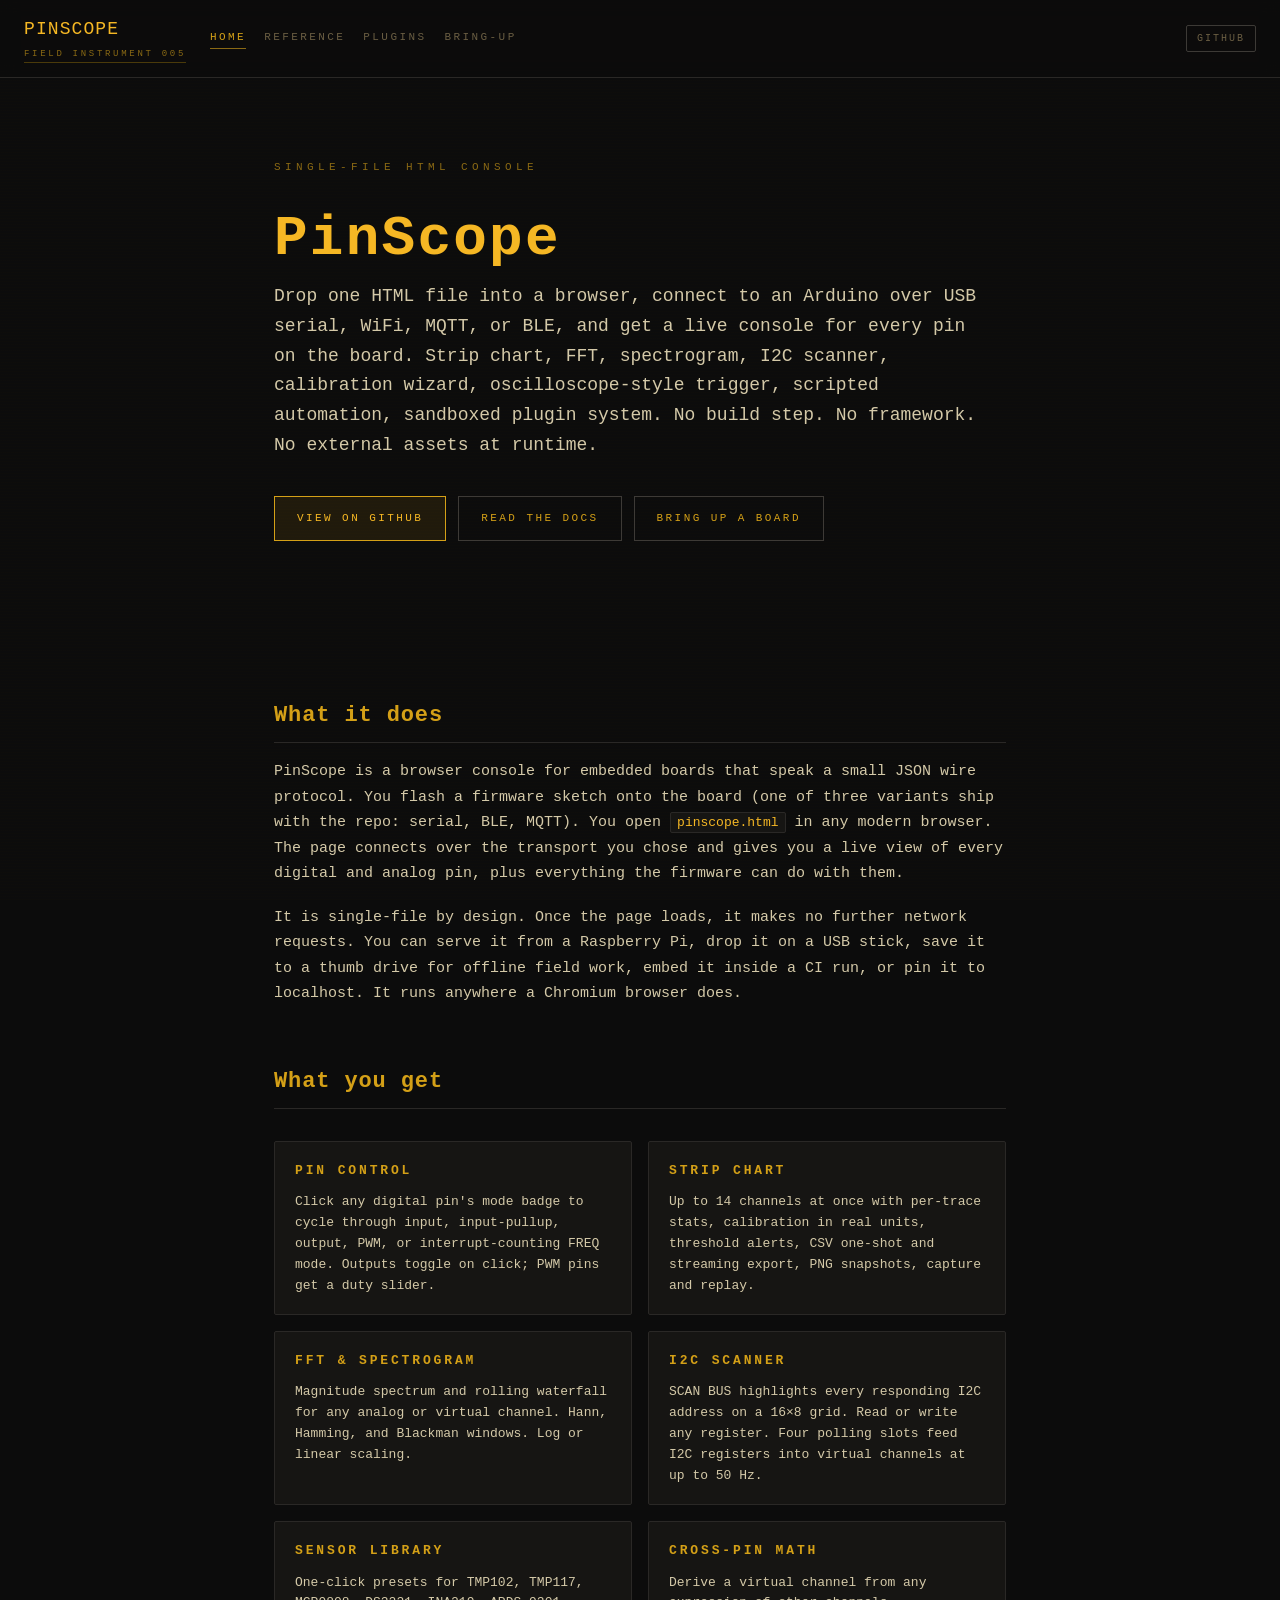
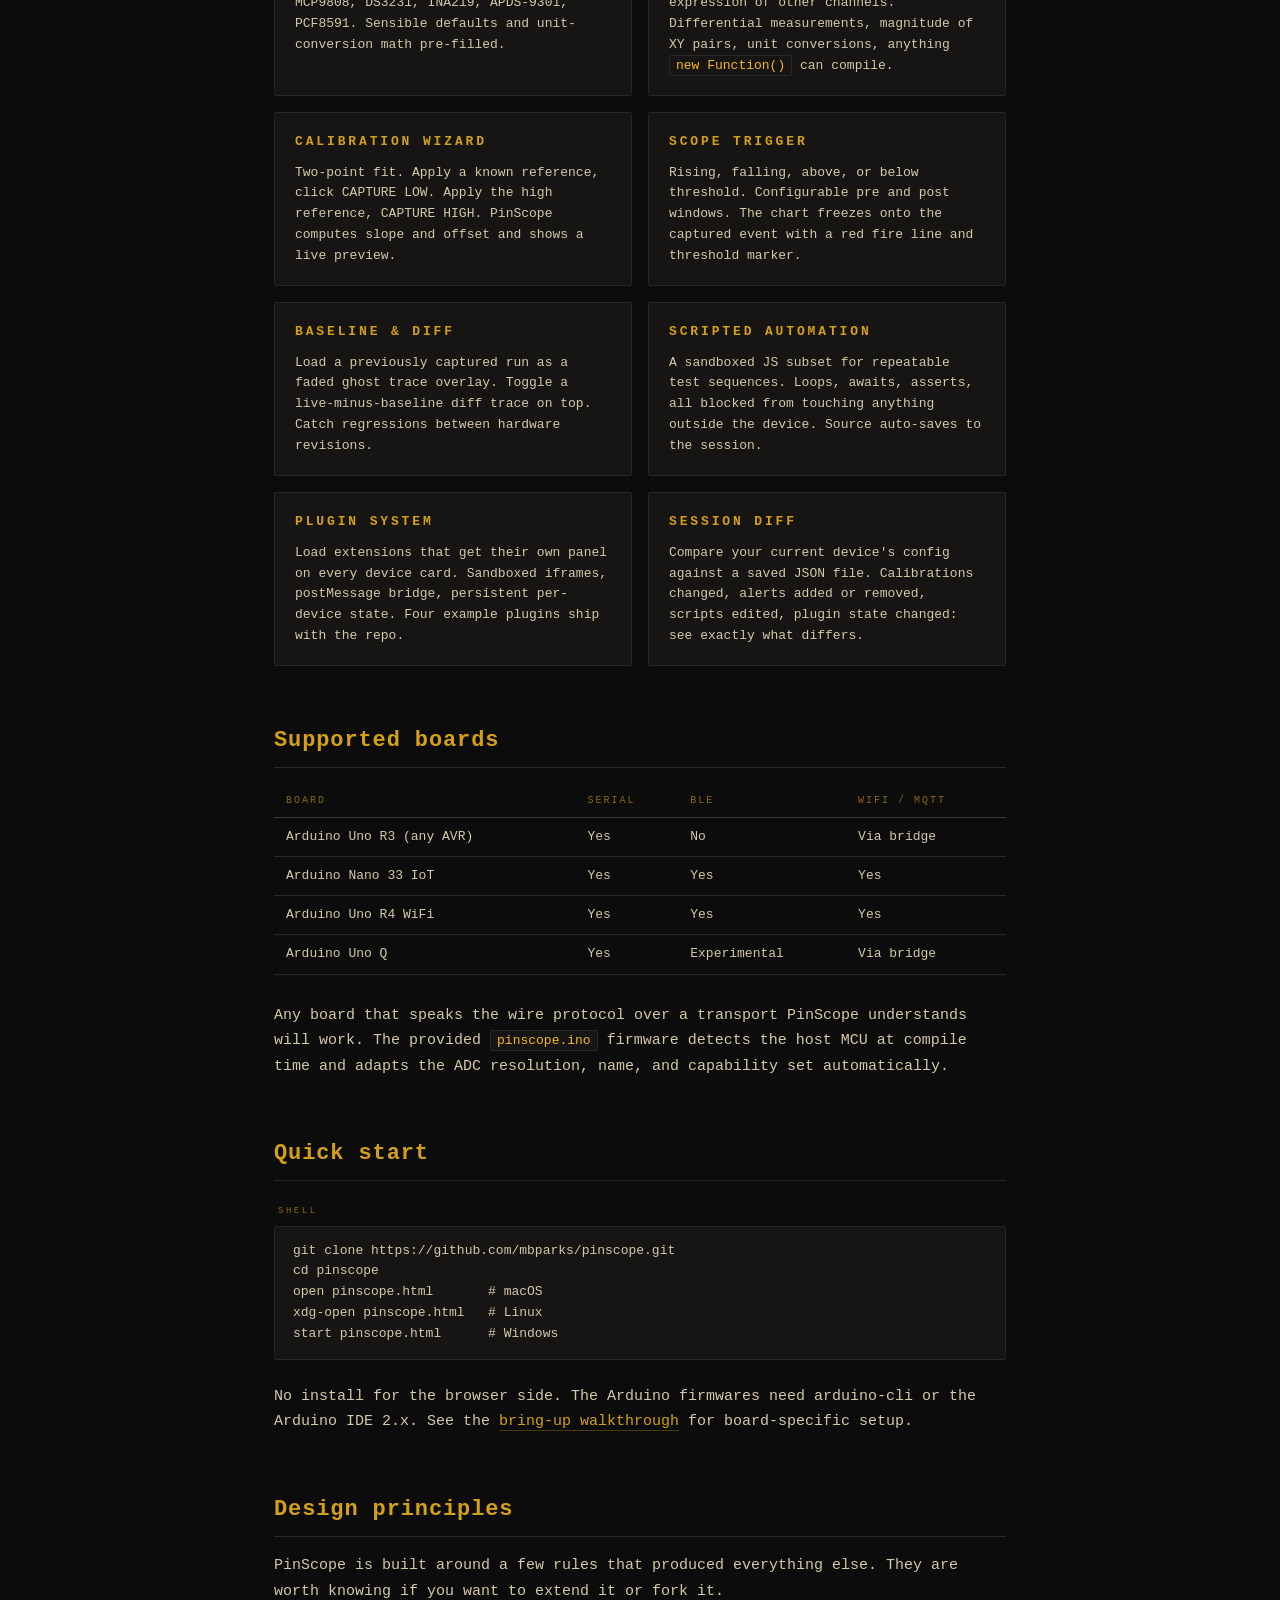
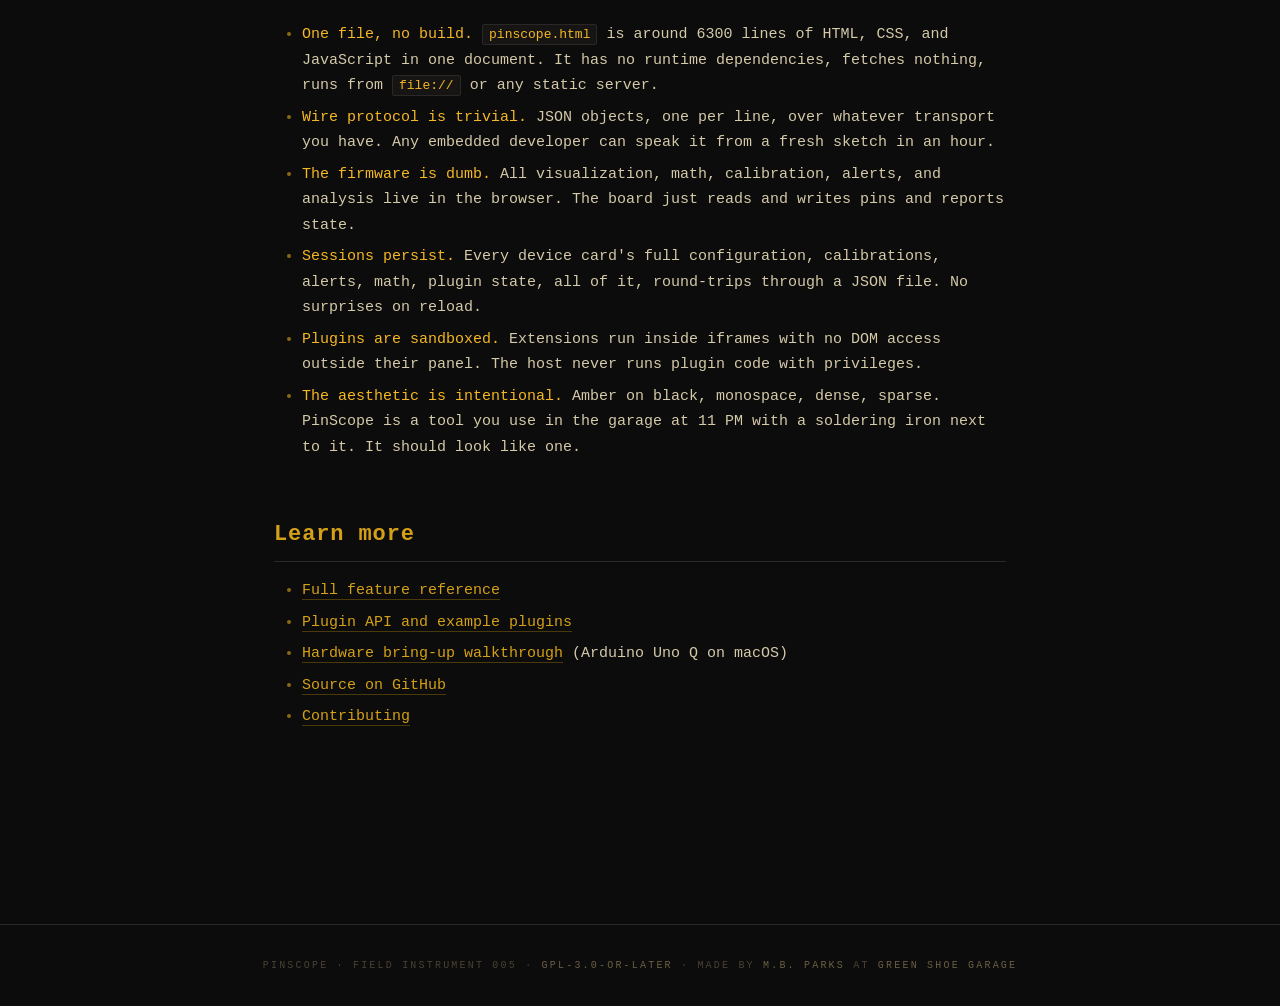
==== docs/index.html @ a34d0d02 "Added GitHub Pages" ====
<!doctype html>
<html lang="en">
<head>
  <meta charset="utf-8">
  <meta name="viewport" content="width=device-width,initial-scale=1">
  <title>PinScope · Field Instrument 005</title>
  <meta name="description" content="Single-file HTML console for the Arduino Uno Q. USB serial, WiFi, MQTT, BLE. Strip chart, FFT, spectrogram, I2C scanner, scripted automation, sandboxed plugin system.">
  <link rel="stylesheet" href="style.css">
</head>
<body>

<header class="site-head">
  <a href="./" class="brand">PINSCOPE<span class="sub">Field Instrument 005</span></a>
  <nav>
    <a href="./" class="current">Home</a>
    <a href="reference.html">Reference</a>
    <a href="plugins.html">Plugins</a>
    <a href="bringup.html">Bring-up</a>
  </nav>
  <div class="spacer"></div>
  <a href="https://github.com/mbparks/pinscope" class="github-link">GitHub</a>
</header>

<div class="hero">
  <div class="tagline">Single-file HTML console</div>
  <h1>PinScope</h1>
  <p class="lede">
    Drop one HTML file into a browser, connect to an Arduino over USB serial,
    WiFi, MQTT, or BLE, and get a live console for every pin on the board.
    Strip chart, FFT, spectrogram, I2C scanner, calibration wizard,
    oscilloscope-style trigger, scripted automation, sandboxed plugin
    system. No build step. No framework. No external assets at runtime.
  </p>
  <div class="cta-row">
    <a href="https://github.com/mbparks/pinscope" class="cta primary">View on GitHub</a>
    <a href="reference.html" class="cta secondary">Read the docs</a>
    <a href="bringup.html" class="cta secondary">Bring up a board</a>
  </div>
</div>

<main>

<section>
  <h2>What it does</h2>
  <p>
    PinScope is a browser console for embedded boards that speak a small
    JSON wire protocol. You flash a firmware sketch onto the board (one of
    three variants ship with the repo: serial, BLE, MQTT). You open
    <code>pinscope.html</code> in any modern browser. The page connects
    over the transport you chose and gives you a live view of every digital
    and analog pin, plus everything the firmware can do with them.
  </p>
  <p>
    It is single-file by design. Once the page loads, it makes no further
    network requests. You can serve it from a Raspberry Pi, drop it on a
    USB stick, save it to a thumb drive for offline field work, embed it
    inside a CI run, or pin it to localhost. It runs anywhere a Chromium
    browser does.
  </p>
</section>

<section>
  <h2>What you get</h2>
  <div class="feature-grid">

    <div class="feature">
      <h3>Pin Control</h3>
      <p>Click any digital pin's mode badge to cycle through input,
        input-pullup, output, PWM, or interrupt-counting FREQ mode. Outputs
        toggle on click; PWM pins get a duty slider.</p>
    </div>

    <div class="feature">
      <h3>Strip Chart</h3>
      <p>Up to 14 channels at once with per-trace stats, calibration in
        real units, threshold alerts, CSV one-shot and streaming export,
        PNG snapshots, capture and replay.</p>
    </div>

    <div class="feature">
      <h3>FFT &amp; Spectrogram</h3>
      <p>Magnitude spectrum and rolling waterfall for any analog or
        virtual channel. Hann, Hamming, and Blackman windows. Log or
        linear scaling.</p>
    </div>

    <div class="feature">
      <h3>I2C Scanner</h3>
      <p>SCAN BUS highlights every responding I2C address on a 16×8 grid.
        Read or write any register. Four polling slots feed I2C registers
        into virtual channels at up to 50 Hz.</p>
    </div>

    <div class="feature">
      <h3>Sensor Library</h3>
      <p>One-click presets for TMP102, TMP117, MCP9808, DS3231, INA219,
        APDS-9301, PCF8591. Sensible defaults and unit-conversion math
        pre-filled.</p>
    </div>

    <div class="feature">
      <h3>Cross-pin Math</h3>
      <p>Derive a virtual channel from any expression of other channels.
        Differential measurements, magnitude of XY pairs, unit
        conversions, anything <code>new Function()</code> can compile.</p>
    </div>

    <div class="feature">
      <h3>Calibration Wizard</h3>
      <p>Two-point fit. Apply a known reference, click CAPTURE LOW.
        Apply the high reference, CAPTURE HIGH. PinScope computes slope
        and offset and shows a live preview.</p>
    </div>

    <div class="feature">
      <h3>Scope Trigger</h3>
      <p>Rising, falling, above, or below threshold. Configurable pre and
        post windows. The chart freezes onto the captured event with a
        red fire line and threshold marker.</p>
    </div>

    <div class="feature">
      <h3>Baseline &amp; Diff</h3>
      <p>Load a previously captured run as a faded ghost trace overlay.
        Toggle a live-minus-baseline diff trace on top. Catch
        regressions between hardware revisions.</p>
    </div>

    <div class="feature">
      <h3>Scripted Automation</h3>
      <p>A sandboxed JS subset for repeatable test sequences. Loops,
        awaits, asserts, all blocked from touching anything outside the
        device. Source auto-saves to the session.</p>
    </div>

    <div class="feature">
      <h3>Plugin System</h3>
      <p>Load extensions that get their own panel on every device card.
        Sandboxed iframes, postMessage bridge, persistent per-device
        state. Four example plugins ship with the repo.</p>
    </div>

    <div class="feature">
      <h3>Session Diff</h3>
      <p>Compare your current device's config against a saved JSON file.
        Calibrations changed, alerts added or removed, scripts edited,
        plugin state changed: see exactly what differs.</p>
    </div>

  </div>
</section>

<section>
  <h2>Supported boards</h2>
  <table>
    <thead>
      <tr><th>Board</th><th>Serial</th><th>BLE</th><th>WiFi / MQTT</th></tr>
    </thead>
    <tbody>
      <tr><td>Arduino Uno R3 (any AVR)</td><td>Yes</td><td>No</td><td>Via bridge</td></tr>
      <tr><td>Arduino Nano 33 IoT</td><td>Yes</td><td>Yes</td><td>Yes</td></tr>
      <tr><td>Arduino Uno R4 WiFi</td><td>Yes</td><td>Yes</td><td>Yes</td></tr>
      <tr><td>Arduino Uno Q</td><td>Yes</td><td>Experimental</td><td>Via bridge</td></tr>
    </tbody>
  </table>
  <p>
    Any board that speaks the wire protocol over a transport PinScope
    understands will work. The provided <code>pinscope.ino</code> firmware
    detects the host MCU at compile time and adapts the ADC resolution,
    name, and capability set automatically.
  </p>
</section>

<section>
  <h2>Quick start</h2>
  <div class="code-label">SHELL</div>
  <pre><code>git clone https://github.com/mbparks/pinscope.git
cd pinscope
open pinscope.html       # macOS
xdg-open pinscope.html   # Linux
start pinscope.html      # Windows</code></pre>
  <p>
    No install for the browser side. The Arduino firmwares need
    arduino-cli or the Arduino IDE 2.x. See the
    <a href="bringup.html">bring-up walkthrough</a> for board-specific
    setup.
  </p>
</section>

<section>
  <h2>Design principles</h2>
  <p>
    PinScope is built around a few rules that produced everything else.
    They are worth knowing if you want to extend it or fork it.
  </p>
  <ul>
    <li><strong>One file, no build.</strong> <code>pinscope.html</code> is
      around 6300 lines of HTML, CSS, and JavaScript in one document.
      It has no runtime dependencies, fetches nothing, runs from
      <code>file://</code> or any static server.</li>
    <li><strong>Wire protocol is trivial.</strong> JSON objects, one per
      line, over whatever transport you have. Any embedded developer can
      speak it from a fresh sketch in an hour.</li>
    <li><strong>The firmware is dumb.</strong> All visualization, math,
      calibration, alerts, and analysis live in the browser. The board
      just reads and writes pins and reports state.</li>
    <li><strong>Sessions persist.</strong> Every device card's full
      configuration, calibrations, alerts, math, plugin state, all of
      it, round-trips through a JSON file. No surprises on reload.</li>
    <li><strong>Plugins are sandboxed.</strong> Extensions run inside
      iframes with no DOM access outside their panel. The host never
      runs plugin code with privileges.</li>
    <li><strong>The aesthetic is intentional.</strong> Amber on black,
      monospace, dense, sparse. PinScope is a tool you use in the
      garage at 11 PM with a soldering iron next to it. It should look
      like one.</li>
  </ul>
</section>

<section>
  <h2>Learn more</h2>
  <ul>
    <li><a href="reference.html">Full feature reference</a></li>
    <li><a href="plugins.html">Plugin API and example plugins</a></li>
    <li><a href="bringup.html">Hardware bring-up walkthrough</a> (Arduino Uno Q on macOS)</li>
    <li><a href="https://github.com/mbparks/pinscope">Source on GitHub</a></li>
    <li><a href="https://github.com/mbparks/pinscope/blob/main/CONTRIBUTING.md">Contributing</a></li>
  </ul>
</section>

</main>

<footer class="site-foot">
  PinScope · Field Instrument 005 ·
  <a href="https://github.com/mbparks/pinscope/blob/main/LICENSE">GPL-3.0-or-later</a> ·
  Made by <a href="https://michaelbparks.com">M.B. Parks</a> at
  <a href="https://greenshoe.garage">Green Shoe Garage</a>
</footer>

</body>
</html>
---- docs/style.css ----
/*
 * PinScope docs site shared stylesheet
 *
 * Maintains the amber-on-dark "field instrument" aesthetic from pinscope.html
 * with adjustments for long-form reading: larger body type, generous
 * line-height, constrained content width, more whitespace.
 *
 * GPL-3.0-or-later
 */

:root {
  --bg:            #0c0c0c;
  --panel:         #161513;
  --panel-2:       #1d1c19;
  --panel-3:       #232220;
  --line:          #2a2826;
  --line-bright:   #3d3a36;
  --amber:         #d4a017;
  --amber-bright:  #f5b724;
  --amber-dim:     #8a6914;
  --amber-low:     #4a3a0a;
  --muted:         #6b5e43;
  --muted-dim:     #4a4133;
  --text:          #d4c9a8;
  --good:          #6ba368;
  --bad:           #c9554d;

  --font-display:  'Major Mono Display', 'JetBrains Mono', ui-monospace, monospace;
  --font-mono:     'JetBrains Mono', ui-monospace, 'SF Mono', Menlo, monospace;

  --content-max:   780px;
  --body-size:     15px;
  --body-line:     1.7;
}

@import url('https://fonts.googleapis.com/css2?family=Major+Mono+Display&family=JetBrains+Mono:wght@400;500;600&display=swap');

* { box-sizing: border-box; margin: 0; padding: 0; }

html, body {
  background: var(--bg);
  color: var(--text);
  font-family: var(--font-mono);
  font-size: var(--body-size);
  line-height: var(--body-line);
  min-height: 100vh;
  -webkit-font-smoothing: antialiased;
}

/* Subtle CRT-style scanline gradient over the whole page for atmosphere */
body::before {
  content: '';
  position: fixed; inset: 0; pointer-events: none; z-index: 0;
  background: repeating-linear-gradient(
    0deg,
    rgba(212, 160, 23, 0.01) 0px,
    rgba(212, 160, 23, 0.01) 1px,
    transparent 1px,
    transparent 3px
  );
}

a {
  color: var(--amber);
  text-decoration: none;
  border-bottom: 1px solid var(--amber-low);
  transition: color .1s, border-color .1s;
}
a:hover { color: var(--amber-bright); border-color: var(--amber); }

/* === Header (every page) =================================================== */
.site-head {
  position: sticky; top: 0; z-index: 10;
  background: rgba(12, 12, 12, 0.92);
  backdrop-filter: blur(8px);
  border-bottom: 1px solid var(--line);
  padding: 14px 24px;
  display: flex; align-items: center; gap: 24px;
}
.site-head .brand {
  font-family: var(--font-display);
  font-size: 18px;
  color: var(--amber-bright);
  letter-spacing: .06em;
}
.site-head .brand .sub {
  display: block;
  font-family: var(--font-mono);
  font-size: 9px;
  letter-spacing: .3em;
  text-transform: uppercase;
  color: var(--amber-dim);
  margin-top: 2px;
}
.site-head nav {
  display: flex; gap: 18px;
  font-size: 11px;
  letter-spacing: .22em;
  text-transform: uppercase;
}
.site-head nav a {
  color: var(--muted);
  border-bottom: none;
  padding-bottom: 2px;
}
.site-head nav a:hover { color: var(--amber-bright); }
.site-head nav a.current {
  color: var(--amber);
  border-bottom: 1px solid var(--amber-dim);
}
.site-head .spacer { flex: 1; }
.site-head .github-link {
  font-size: 10px;
  letter-spacing: .2em;
  text-transform: uppercase;
  color: var(--muted);
  border-bottom: none;
  padding: 4px 10px;
  border: 1px solid var(--line-bright);
  border-radius: 2px;
}
.site-head .github-link:hover {
  color: var(--amber);
  border-color: var(--amber-dim);
}

/* === Main content area ==================================================== */
main {
  max-width: var(--content-max);
  margin: 0 auto;
  padding: 48px 24px 96px;
  position: relative; z-index: 1;
}

/* === Hero (landing page only) ============================================= */
.hero {
  max-width: var(--content-max);
  margin: 0 auto;
  padding: 80px 24px 60px;
  position: relative; z-index: 1;
}
.hero h1 {
  font-family: var(--font-display);
  font-size: 56px;
  letter-spacing: .04em;
  color: var(--amber-bright);
  line-height: 1.1;
  margin-bottom: 12px;
}
.hero .tagline {
  font-size: 11px;
  letter-spacing: .4em;
  text-transform: uppercase;
  color: var(--amber-dim);
  margin-bottom: 32px;
}
.hero .lede {
  font-size: 18px;
  color: var(--text);
  line-height: 1.65;
  max-width: 720px;
  margin-bottom: 36px;
}
.hero .cta-row {
  display: flex; flex-wrap: wrap; gap: 12px;
  margin-top: 12px;
}
.hero .cta {
  display: inline-block;
  padding: 12px 22px;
  font-size: 11px;
  letter-spacing: .22em;
  text-transform: uppercase;
  border-bottom: none;
}
.hero .cta.primary {
  background: rgba(212, 160, 23, 0.1);
  border: 1px solid var(--amber);
  color: var(--amber-bright);
}
.hero .cta.primary:hover {
  background: rgba(212, 160, 23, 0.18);
}
.hero .cta.secondary {
  border: 1px solid var(--line-bright);
  color: var(--amber);
}
.hero .cta.secondary:hover {
  border-color: var(--amber-dim);
  color: var(--amber-bright);
}

/* === Section dividers ===================================================== */
section + section { margin-top: 56px; }

h1.page-title {
  font-family: var(--font-display);
  font-size: 32px;
  color: var(--amber-bright);
  margin-bottom: 6px;
  letter-spacing: .04em;
}
.page-subtitle {
  font-size: 11px;
  letter-spacing: .3em;
  text-transform: uppercase;
  color: var(--amber-dim);
  margin-bottom: 40px;
  padding-bottom: 18px;
  border-bottom: 1px solid var(--line);
}

h2 {
  font-family: var(--font-display);
  font-size: 22px;
  color: var(--amber);
  letter-spacing: .04em;
  margin: 48px 0 16px;
  padding-bottom: 8px;
  border-bottom: 1px solid var(--line);
}
h3 {
  font-size: 13px;
  letter-spacing: .22em;
  text-transform: uppercase;
  color: var(--amber-bright);
  margin: 32px 0 12px;
}
h4 {
  font-size: 12px;
  letter-spacing: .18em;
  text-transform: uppercase;
  color: var(--amber-dim);
  margin: 24px 0 10px;
}

p { margin: 0 0 18px; color: var(--text); }
p.lede { font-size: 17px; color: var(--text); }

ul, ol { margin: 0 0 18px 0; padding-left: 28px; color: var(--text); }
li { margin-bottom: 6px; }
li::marker { color: var(--amber-dim); }

strong, b { color: var(--amber-bright); font-weight: 500; }
em, i { color: var(--amber); font-style: normal; letter-spacing: .04em; }

hr {
  border: none;
  border-top: 1px solid var(--line);
  margin: 48px 0;
}

/* === Code blocks ========================================================== */
code {
  font-family: var(--font-mono);
  font-size: 13px;
  background: var(--panel);
  color: var(--amber-bright);
  padding: 2px 6px;
  border: 1px solid var(--line);
  border-radius: 2px;
}
pre {
  background: var(--panel);
  border: 1px solid var(--line);
  border-radius: 2px;
  padding: 14px 18px;
  overflow-x: auto;
  margin: 0 0 24px;
  font-size: 13px;
  line-height: 1.6;
}
pre code {
  background: none;
  border: none;
  padding: 0;
  color: var(--text);
  font-size: inherit;
}
.code-label {
  display: inline-block;
  font-size: 9px;
  letter-spacing: .28em;
  text-transform: uppercase;
  color: var(--amber-dim);
  margin-bottom: 6px;
  padding-left: 4px;
}

/* === Tables =============================================================== */
table {
  width: 100%;
  border-collapse: collapse;
  margin: 16px 0 28px;
  font-size: 13px;
}
th, td {
  text-align: left;
  padding: 8px 12px;
  border-bottom: 1px solid var(--line);
  vertical-align: top;
}
th {
  color: var(--amber-dim);
  font-size: 10px;
  letter-spacing: .2em;
  text-transform: uppercase;
  font-weight: 500;
  border-bottom-color: var(--line-bright);
}
td code { font-size: 12px; }

/* === Feature card grid (landing) ========================================== */
.feature-grid {
  display: grid;
  grid-template-columns: repeat(auto-fit, minmax(280px, 1fr));
  gap: 16px;
  margin: 32px 0;
}
.feature {
  background: var(--panel);
  border: 1px solid var(--line);
  border-radius: 2px;
  padding: 18px 20px;
  transition: border-color .15s, background .15s;
}
.feature:hover {
  border-color: var(--amber-dim);
  background: var(--panel-2);
}
.feature h3 {
  margin-top: 0;
  margin-bottom: 10px;
  color: var(--amber);
}
.feature p {
  font-size: 13px;
  line-height: 1.6;
  margin: 0;
  color: var(--text);
}

/* === Callout boxes ======================================================== */
.callout {
  background: var(--panel);
  border-left: 2px solid var(--amber-dim);
  padding: 14px 20px;
  margin: 24px 0;
  font-size: 14px;
}
.callout .callout-label {
  font-size: 9px;
  letter-spacing: .3em;
  text-transform: uppercase;
  color: var(--amber-dim);
  margin-bottom: 6px;
  display: block;
}
.callout p:last-child { margin-bottom: 0; }
.callout.warn { border-left-color: var(--bad); }
.callout.warn .callout-label { color: var(--bad); }

/* === Inline meta strip (page-level metadata pill row) ===================== */
.meta-strip {
  display: flex; flex-wrap: wrap; gap: 14px;
  font-size: 10px;
  letter-spacing: .22em;
  text-transform: uppercase;
  color: var(--muted);
  margin-bottom: 32px;
  padding-bottom: 18px;
  border-bottom: 1px solid var(--line);
}
.meta-strip .pill {
  padding: 3px 8px;
  border: 1px solid var(--line-bright);
  border-radius: 2px;
  color: var(--amber-dim);
}

/* === TOC for the reference page =========================================== */
.toc {
  background: var(--panel);
  border: 1px solid var(--line);
  border-radius: 2px;
  padding: 14px 20px;
  margin: 0 0 40px;
  font-size: 12px;
  columns: 2;
  column-gap: 28px;
}
.toc-title {
  font-size: 9px;
  letter-spacing: .3em;
  text-transform: uppercase;
  color: var(--amber-dim);
  margin-bottom: 10px;
  column-span: all;
}
.toc a {
  display: block;
  padding: 3px 0;
  color: var(--text);
  border-bottom: none;
  break-inside: avoid;
}
.toc a:hover { color: var(--amber-bright); }

/* === Bring-up phase styling (bringup.html) ================================ */
.phase {
  background: var(--panel);
  border: 1px solid var(--line);
  border-radius: 2px;
  padding: 24px 28px;
  margin-bottom: 24px;
  position: relative;
}
.phase-head {
  display: flex; align-items: baseline; gap: 14px;
  margin-bottom: 16px;
  padding-bottom: 12px;
  border-bottom: 1px solid var(--line);
}
.phase-num {
  font-family: var(--font-display);
  font-size: 28px;
  color: var(--amber-bright);
  letter-spacing: .04em;
  line-height: 1;
}
.phase-title {
  flex: 1;
  font-family: var(--font-mono);
  font-size: 15px;
  letter-spacing: .14em;
  text-transform: uppercase;
  color: var(--amber);
  margin: 0;
}
.phase-expected {
  font-size: 12px;
  color: var(--good);
  background: rgba(107, 163, 104, 0.08);
  border-left: 2px solid var(--good);
  padding: 10px 14px;
  margin: 16px 0;
}
.phase-expected .label {
  font-size: 9px;
  letter-spacing: .3em;
  text-transform: uppercase;
  color: var(--good);
  display: block;
  margin-bottom: 4px;
}
.phase-failure {
  font-size: 13px;
  color: var(--text);
  margin: 14px 0;
}
.phase-failure h4 {
  color: var(--bad);
  margin-top: 14px;
}

/* === Footer =============================================================== */
.site-foot {
  border-top: 1px solid var(--line);
  padding: 32px 24px;
  margin-top: 80px;
  font-size: 10px;
  letter-spacing: .22em;
  text-transform: uppercase;
  color: var(--muted-dim);
  text-align: center;
  position: relative; z-index: 1;
}
.site-foot a {
  color: var(--muted);
  border-bottom: none;
}
.site-foot a:hover { color: var(--amber); }

/* === Responsive =========================================================== */
@media (max-width: 720px) {
  .hero h1 { font-size: 36px; }
  .hero .lede { font-size: 16px; }
  .site-head { padding: 12px 16px; gap: 14px; flex-wrap: wrap; }
  .site-head nav { gap: 12px; font-size: 10px; }
  main { padding: 32px 16px 64px; }
  .toc { columns: 1; }
  table { font-size: 12px; }
  th, td { padding: 6px 8px; }
}
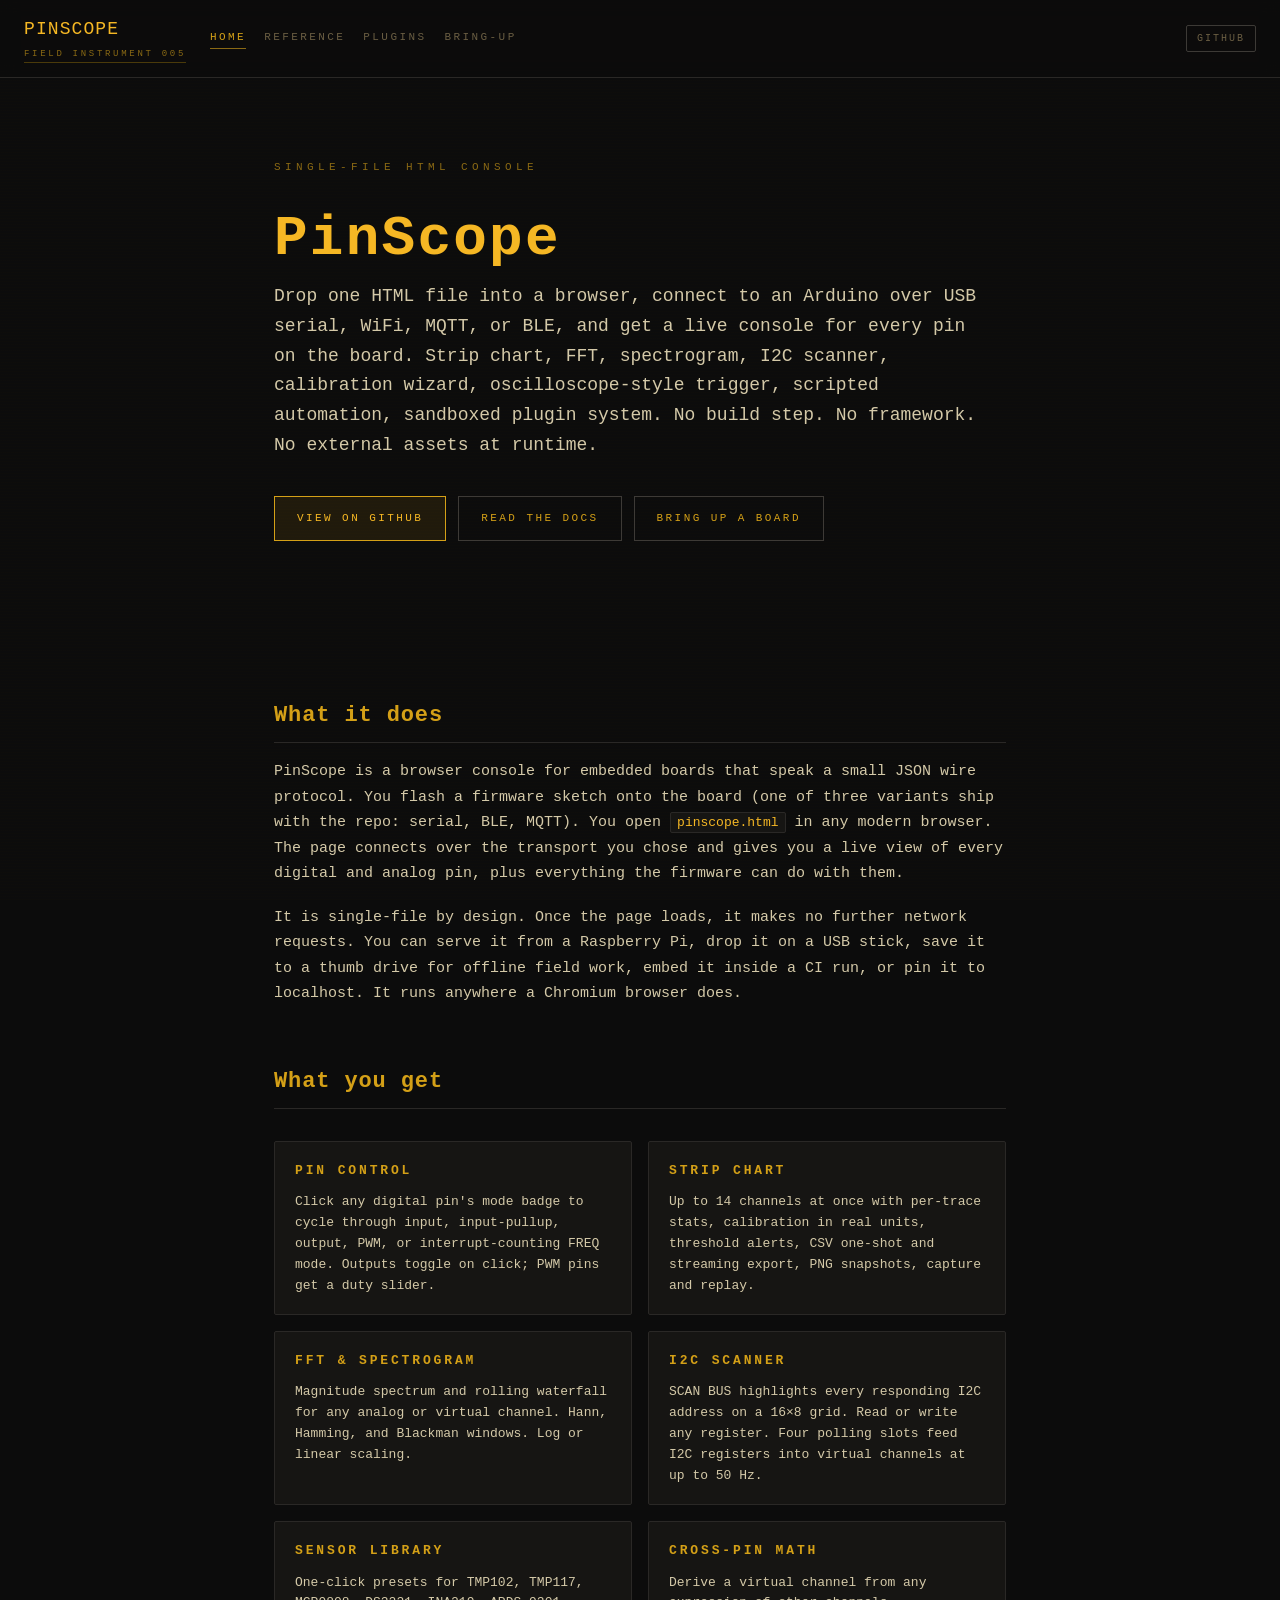
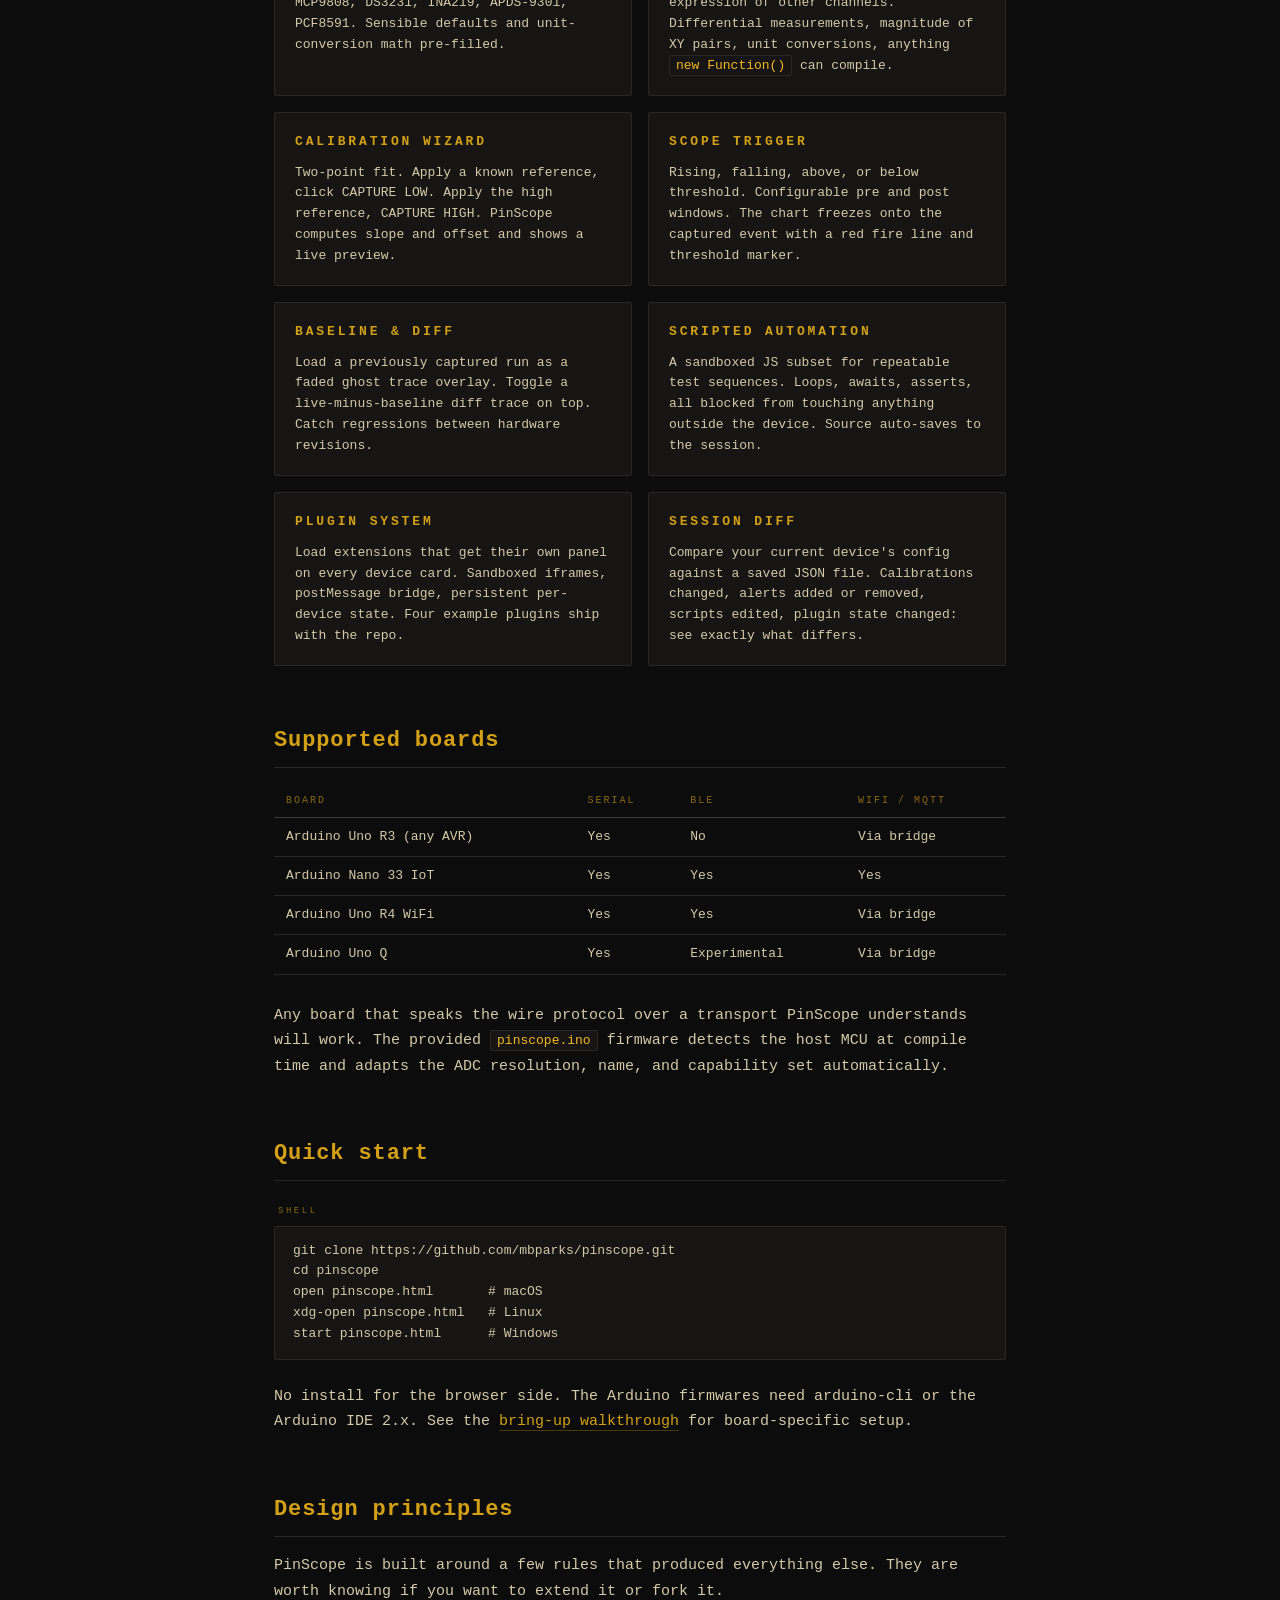
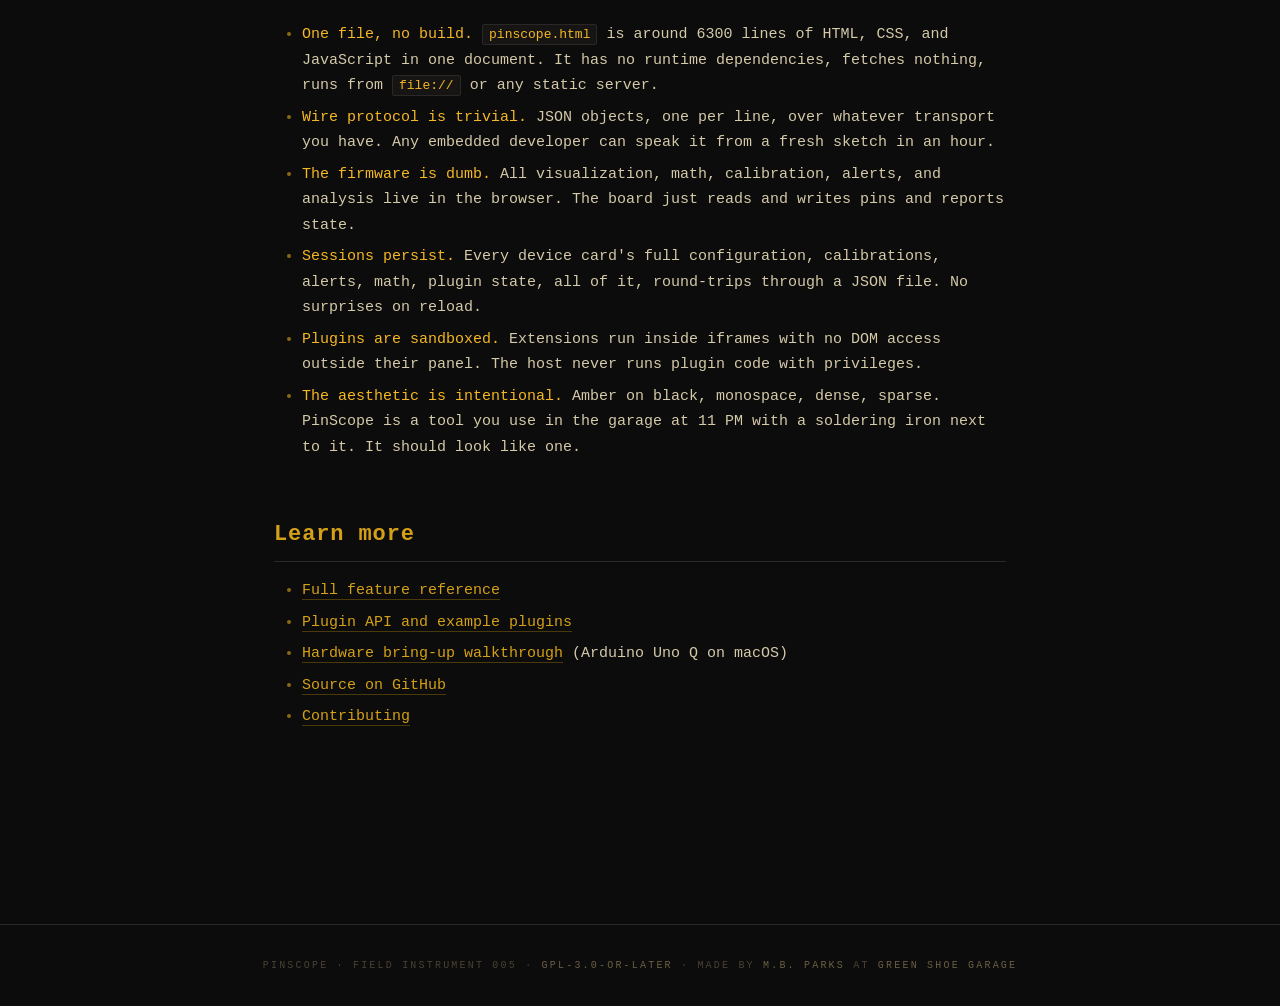
==== commit 48f981b8: "bug fixes" ====
--- a/docs/index.html
+++ b/docs/index.html
@@ -159,7 +159,7 @@
     <tbody>
       <tr><td>Arduino Uno R3 (any AVR)</td><td>Yes</td><td>No</td><td>Via bridge</td></tr>
       <tr><td>Arduino Nano 33 IoT</td><td>Yes</td><td>Yes</td><td>Yes</td></tr>
-      <tr><td>Arduino Uno R4 WiFi</td><td>Yes</td><td>Yes</td><td>Yes</td></tr>
+      <tr><td>Arduino Uno R4 WiFi</td><td>Yes</td><td>Yes</td><td>Via bridge</td></tr>
       <tr><td>Arduino Uno Q</td><td>Yes</td><td>Experimental</td><td>Via bridge</td></tr>
     </tbody>
   </table>
